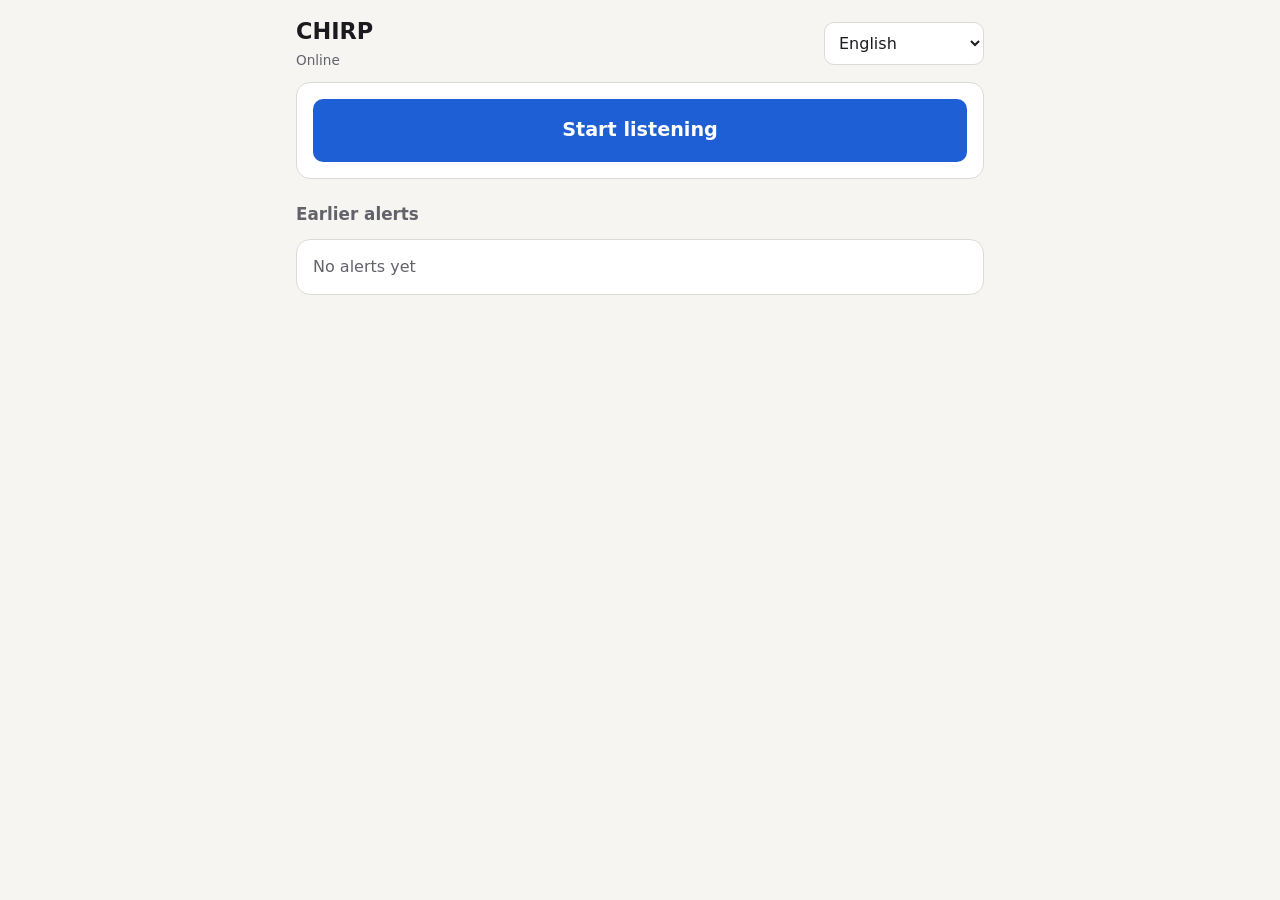
==== receiver/index.html @ 42302bf4 "CHIRP scaffold: signed data-over-sound alerts with offline multilingual receiver - Wire format v1 (1" ====
<!doctype html>
<html lang="en">
<head>
  <meta charset="utf-8">
  <meta name="viewport" content="width=device-width, initial-scale=1">
  <meta name="theme-color" content="#c4161c">
  <title>CHIRP</title>
  <link rel="manifest" href="../manifest.webmanifest">
  <link rel="icon" href="../icon.svg">
  <link rel="stylesheet" href="../shared/style.css">
</head>
<body>
  <main>
    <div class="row" style="align-items:center">
      <div>
        <h1>CHIRP</h1>
        <div class="muted small" id="net"></div>
      </div>
      <select id="lang" aria-label="Language" style="flex:0 0 160px"></select>
    </div>

    <div class="card">
      <button class="big" id="start"></button>
      <div id="listening" class="hidden">
        <div id="listening-text"></div>
        <div class="level"><div id="level"></div></div>
      </div>
    </div>

    <div id="current"></div>

    <div id="actions" class="hidden">
      <div class="row">
        <button class="danger" id="help"></button>
        <a id="call" class="hidden"><button class="secondary" style="width:100%"></button></a>
      </div>
      <p class="muted small" id="help-status"></p>
    </div>

    <h2 id="earlier"></h2>
    <div id="history" class="card"></div>

    <div id="debug" class="card hidden">
      <label for="paste">Debug: paste a wire string</label>
      <textarea id="paste" rows="3"></textarea>
      <button class="secondary" id="paste-go" style="margin-top:8px">Decode</button>
    </div>
  </main>

  <script src="../vendor/ggwave.js"></script>
  <script src="../vendor/nacl-fast.min.js"></script>
  <script type="module" src="app.js"></script>
</body>
</html>
---- shared/style.css ----
:root {
  --bg: #f6f5f2;
  --surface: #ffffff;
  --text: #1b1b1f;
  --muted: #62626b;
  --border: #dcdad4;
  --accent: #1f5fd6;
  --extreme: #c4161c;
  --severe: #d9620b;
  --moderate: #b88a00;
  --info: #1f7a4d;
  --unverified: #6b6b73;
  --radius: 14px;
  font-family: system-ui, -apple-system, "Segoe UI", Roboto, "Noto Sans", sans-serif;
  color-scheme: light dark;
}

@media (prefers-color-scheme: dark) {
  :root {
    --bg: #111114;
    --surface: #1c1c21;
    --text: #f1f0ec;
    --muted: #a3a3ad;
    --border: #33333b;
    --accent: #6c9cff;
  }
}

* { box-sizing: border-box; }

body {
  margin: 0;
  background: var(--bg);
  color: var(--text);
  line-height: 1.4;
}

main {
  max-width: 720px;
  margin: 0 auto;
  padding: 16px;
}

h1 { font-size: 1.4rem; margin: 0 0 4px; }
h2 { font-size: 1.05rem; margin: 24px 0 8px; color: var(--muted); }

.muted { color: var(--muted); }
.small { font-size: 0.85rem; }

.card {
  background: var(--surface);
  border: 1px solid var(--border);
  border-radius: var(--radius);
  padding: 16px;
  margin: 12px 0;
}

button, select, input, textarea {
  font: inherit;
  color: inherit;
}

button {
  border: 0;
  border-radius: 10px;
  padding: 12px 16px;
  background: var(--accent);
  color: #fff;
  font-weight: 600;
  cursor: pointer;
}
button.secondary { background: transparent; color: var(--text); border: 1px solid var(--border); }
button.danger { background: var(--extreme); }
button.big { width: 100%; padding: 18px; font-size: 1.2rem; }
button:disabled { opacity: 0.5; cursor: default; }

select, input, textarea {
  width: 100%;
  padding: 10px;
  border: 1px solid var(--border);
  border-radius: 10px;
  background: var(--surface);
}

label { display: block; font-size: 0.85rem; color: var(--muted); margin: 10px 0 4px; }

.row { display: flex; gap: 10px; flex-wrap: wrap; }
.row > * { flex: 1 1 140px; }

/* Alert card on the receiver */
.alert {
  border-radius: var(--radius);
  padding: 20px;
  color: #fff;
  margin: 12px 0;
}
.alert.extreme { background: var(--extreme); }
.alert.severe { background: var(--severe); }
.alert.moderate { background: var(--moderate); }
.alert.info { background: var(--info); }
.alert.unverified { background: var(--unverified); outline: 3px dashed #fff; outline-offset: -8px; }
.alert.expired { opacity: 0.55; }
.alert .title { font-size: 1.7rem; font-weight: 800; line-height: 1.15; }
.alert .detail { font-size: 1.25rem; margin-top: 8px; }
.alert .meta { margin-top: 12px; font-size: 0.95rem; opacity: 0.95; }
.alert .warn { margin-top: 12px; font-weight: 700; }

.level {
  height: 6px;
  border-radius: 3px;
  background: var(--border);
  overflow: hidden;
  margin-top: 10px;
}
.level > div { height: 100%; width: 0; background: var(--accent); transition: width 80ms; }

.history-item { padding: 8px 0; border-bottom: 1px solid var(--border); font-size: 0.95rem; }

table { width: 100%; border-collapse: collapse; font-size: 0.9rem; }
th, td { text-align: left; padding: 6px 4px; border-bottom: 1px solid var(--border); vertical-align: top; }

code { font-size: 0.8rem; word-break: break-all; }
.hidden { display: none !important; }
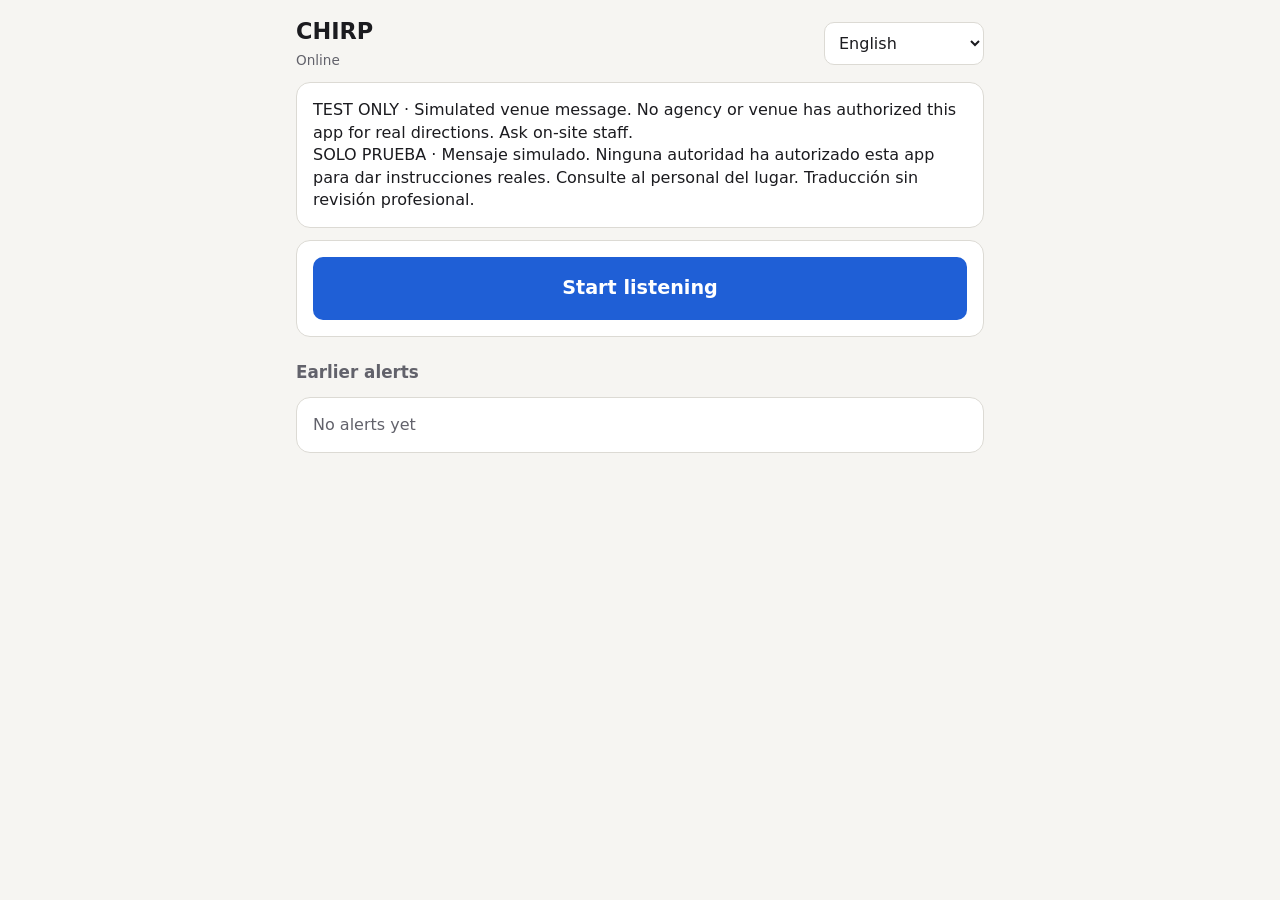
==== commit 87f4aa5d: "Guard CHIRP TEST demo" ====
--- a/receiver/index.html
+++ b/receiver/index.html
@@ -18,6 +18,7 @@
       </div>
       <select id="lang" aria-label="Language" style="flex:0 0 160px"></select>
     </div>
+    <p class="card">TEST ONLY · Simulated venue message. No agency or venue has authorized this app for real directions. Ask on-site staff.<br>SOLO PRUEBA · Mensaje simulado. Ninguna autoridad ha autorizado esta app para dar instrucciones reales. Consulte al personal del lugar. Traducción sin revisión profesional.</p>
 
     <div class="card">
       <button class="big" id="start"></button>
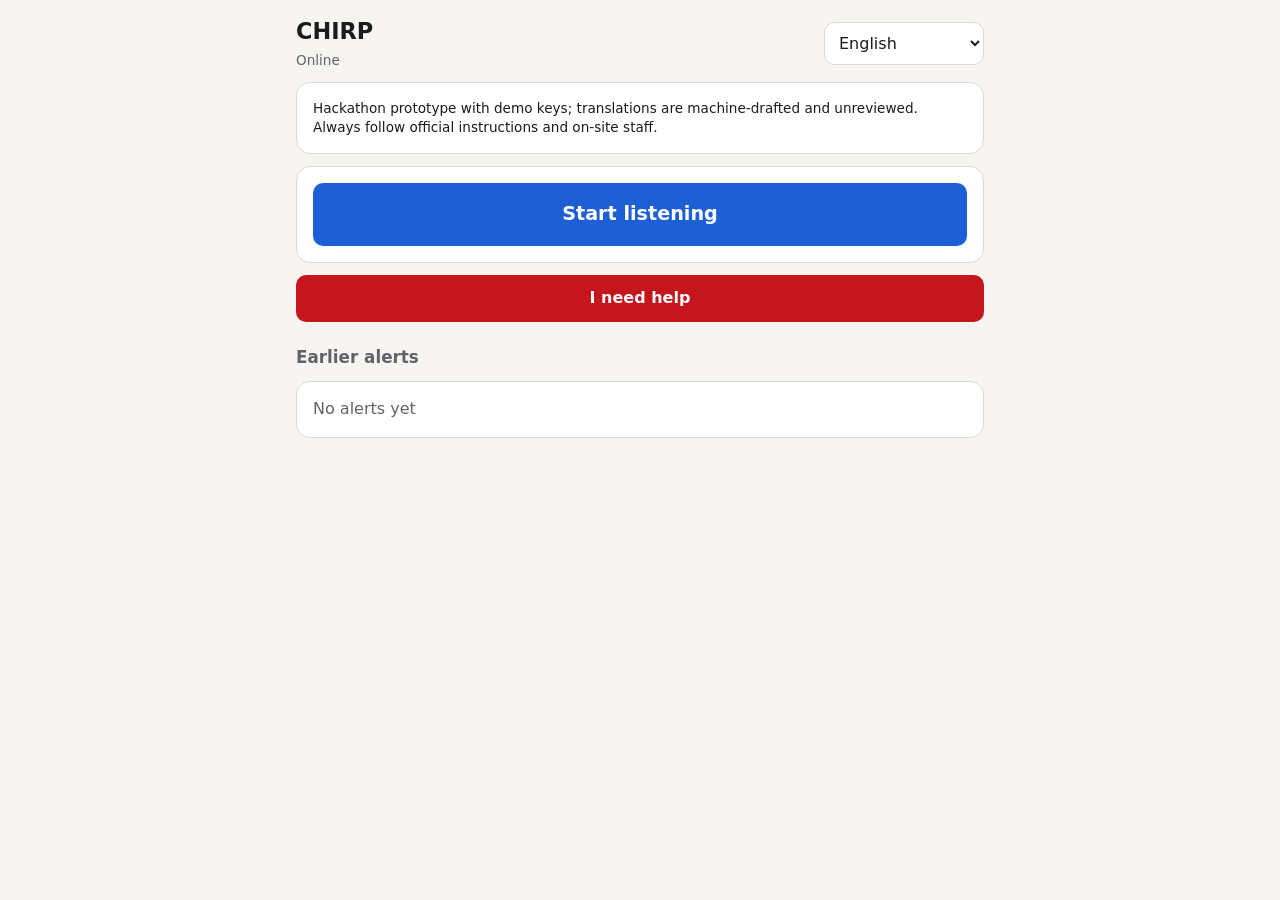
==== commit 4c1ec481: "STRICT_DEMO flag; full mode restores CAP broadcast, HOLD rung, help chirp+POST, zone check, help que" ====
--- a/receiver/index.html
+++ b/receiver/index.html
@@ -18,7 +18,8 @@
       </div>
       <select id="lang" aria-label="Language" style="flex:0 0 160px"></select>
     </div>
-    <p class="card">TEST ONLY · Simulated venue message. No agency or venue has authorized this app for real directions. Ask on-site staff.<br>SOLO PRUEBA · Mensaje simulado. Ninguna autoridad ha autorizado esta app para dar instrucciones reales. Consulte al personal del lugar. Traducción sin revisión profesional.</p>
+    <p class="card small">Hackathon prototype with demo keys; translations are machine-drafted and unreviewed. Always follow official instructions and on-site staff.</p>
+    <p class="card hidden" id="strict-banner">TEST ONLY · Simulated venue message. No agency or venue has authorized this app for real directions. Ask on-site staff.<br>SOLO PRUEBA · Mensaje simulado. Ninguna autoridad ha autorizado esta app para dar instrucciones reales. Consulte al personal del lugar. Traducción sin revisión profesional.</p>
 
     <div class="card">
       <button class="big" id="start"></button>
@@ -30,10 +31,20 @@
 
     <div id="current"></div>
 
-    <div id="actions" class="hidden">
+    <div id="actions">
       <div class="row">
         <button class="danger" id="help"></button>
         <a id="call" class="hidden"><button class="secondary" style="width:100%"></button></a>
+      </div>
+      <div id="help-form" class="card hidden">
+        <div class="row">
+          <div><label for="need" id="need-label"></label><select id="need"></select></div>
+          <div><label for="people" id="people-label"></label><input id="people" type="number" min="1" max="255" value="1"></div>
+        </div>
+        <label><input type="checkbox" id="life" style="width:auto"> <span id="life-label"></span></label>
+        <label><input type="checkbox" id="vuln" style="width:auto"> <span id="vuln-label"></span></label>
+        <p class="hidden" id="call911" style="font-weight:700"></p>
+        <button class="danger" id="help-send" style="margin-top:10px"></button>
       </div>
       <p class="muted small" id="help-status"></p>
     </div>
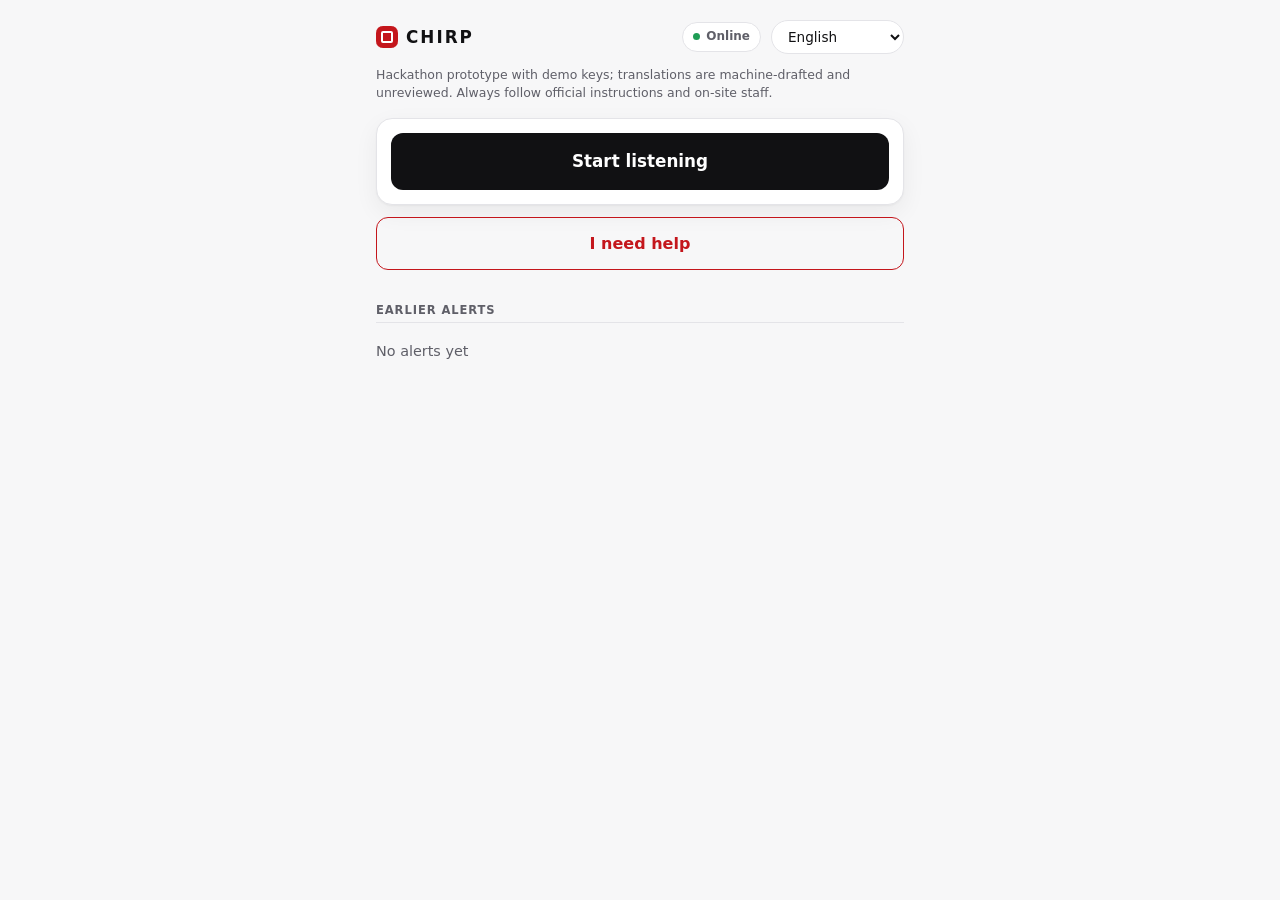
==== commit 222e5c88: "Receiver: expired card, status badges, tone/flash, screen-reader alerts, kiosk mode, restyle - Expir" ====
--- a/receiver/index.html
+++ b/receiver/index.html
@@ -2,55 +2,67 @@
 <html lang="en">
 <head>
   <meta charset="utf-8">
-  <meta name="viewport" content="width=device-width, initial-scale=1">
-  <meta name="theme-color" content="#c4161c">
+  <meta name="viewport" content="width=device-width, initial-scale=1, viewport-fit=cover">
+  <meta name="theme-color" content="#0b0b0d">
   <title>CHIRP</title>
   <link rel="manifest" href="../manifest.webmanifest">
   <link rel="icon" href="../icon.svg">
   <link rel="stylesheet" href="../shared/style.css">
 </head>
-<body>
+<body class="rx">
+  <div id="flash" aria-hidden="true"></div>
+  <div id="announce" class="sr-only" role="alert" aria-live="assertive" aria-atomic="true"></div>
   <main>
-    <div class="row" style="align-items:center">
-      <div>
-        <h1>CHIRP</h1>
-        <div class="muted small" id="net"></div>
+    <header class="rx-top">
+      <div class="rx-brand">
+        <span class="rx-mark" aria-hidden="true"></span>
+        <span class="rx-word">CHIRP</span>
       </div>
-      <select id="lang" aria-label="Language" style="flex:0 0 160px"></select>
-    </div>
-    <p class="card small">Hackathon prototype with demo keys; translations are machine-drafted and unreviewed. Always follow official instructions and on-site staff.</p>
-    <p class="card hidden" id="strict-banner">TEST ONLY · Simulated venue message. No agency or venue has authorized this app for real directions. Ask on-site staff.<br>SOLO PRUEBA · Mensaje simulado. Ninguna autoridad ha autorizado esta app para dar instrucciones reales. Consulte al personal del lugar. Traducción sin revisión profesional.</p>
+      <div class="rx-status">
+        <span class="pill" id="net-pill"><span class="dot"></span><span id="net"></span></span>
+        <span class="pill hidden" id="mic-pill"><span class="dot"></span><span id="mic"></span></span>
+        <span class="rx-clock" id="clock"></span>
+      </div>
+      <select id="lang" aria-label="Language"></select>
+    </header>
 
-    <div class="card">
-      <button class="big" id="start"></button>
+    <p class="rx-note">Hackathon prototype with demo keys; translations are machine-drafted and unreviewed. Always follow official instructions and on-site staff.</p>
+    <p class="rx-banner hidden" id="strict-banner">TEST ONLY · Simulated venue message. No agency or venue has authorized this app for real directions. Ask on-site staff.<br>SOLO PRUEBA · Mensaje simulado. Ninguna autoridad ha autorizado esta app para dar instrucciones reales. Consulte al personal del lugar. Traducción sin revisión profesional.</p>
+
+    <section class="rx-listen">
+      <button class="big primary" id="start"></button>
       <div id="listening" class="hidden">
-        <div id="listening-text"></div>
-        <div class="level"><div id="level"></div></div>
+        <div class="rx-listening">
+          <span class="pulse" aria-hidden="true"></span>
+          <span id="listening-text"></span>
+        </div>
+        <div class="level" aria-hidden="true"><div id="level"></div></div>
       </div>
-    </div>
+    </section>
 
+    <button class="big danger hidden" id="silence">Silence alarm</button>
     <div id="current"></div>
 
-    <div id="actions">
-      <div class="row">
-        <button class="danger" id="help"></button>
-        <a id="call" class="hidden"><button class="secondary" style="width:100%"></button></a>
+    <section id="actions">
+      <div class="rx-actions">
+        <button class="outline-danger" id="help"></button>
+        <a id="call" class="hidden"><button class="secondary"></button></a>
       </div>
       <div id="help-form" class="card hidden">
         <div class="row">
           <div><label for="need" id="need-label"></label><select id="need"></select></div>
           <div><label for="people" id="people-label"></label><input id="people" type="number" min="1" max="255" value="1"></div>
         </div>
-        <label><input type="checkbox" id="life" style="width:auto"> <span id="life-label"></span></label>
-        <label><input type="checkbox" id="vuln" style="width:auto"> <span id="vuln-label"></span></label>
-        <p class="hidden" id="call911" style="font-weight:700"></p>
-        <button class="danger" id="help-send" style="margin-top:10px"></button>
+        <label class="check"><input type="checkbox" id="life"> <span id="life-label"></span></label>
+        <label class="check"><input type="checkbox" id="vuln"> <span id="vuln-label"></span></label>
+        <p class="rx-911 hidden" id="call911"></p>
+        <button class="danger big" id="help-send"></button>
       </div>
       <p class="muted small" id="help-status"></p>
-    </div>
+    </section>
 
-    <h2 id="earlier"></h2>
-    <div id="history" class="card"></div>
+    <h2 class="rx-label" id="earlier"></h2>
+    <div id="history" class="rx-history"></div>
 
     <div id="debug" class="card hidden">
       <label for="paste">Debug: paste a wire string</label>
--- a/shared/style.css
+++ b/shared/style.css
@@ -1,29 +1,41 @@
 :root {
-  --bg: #f6f5f2;
+  --bg: #f7f7f8;
   --surface: #ffffff;
-  --text: #1b1b1f;
-  --muted: #62626b;
-  --border: #dcdad4;
+  --text: #111113;
+  --muted: #5f5f68;
+  --border: #e4e4e8;
   --accent: #1f5fd6;
+  --primary: #111113;
+  --on-primary: #ffffff;
+  /* Severity fills carry white text at >= 5:1 contrast (WCAG AA). */
   --extreme: #c4161c;
-  --severe: #d9620b;
-  --moderate: #b88a00;
+  --severe: #b3530a;
+  --moderate: #8a6500;
   --info: #1f7a4d;
-  --unverified: #6b6b73;
-  --radius: 14px;
-  font-family: system-ui, -apple-system, "Segoe UI", Roboto, "Noto Sans", sans-serif;
+  --unverified: #5b5b63;
+  --expired: #45454c;
+  --ok: #1f9d55;
+  --warn: #c27c0e;
+  --radius: 16px;
+  --shadow: 0 1px 2px rgba(16, 16, 20, 0.04), 0 8px 24px rgba(16, 16, 20, 0.06);
+  font-family: system-ui, -apple-system, "Segoe UI", Roboto, "Noto Sans", "Noto Sans CJK SC", sans-serif;
   color-scheme: light dark;
+  -webkit-font-smoothing: antialiased;
 }
 
 @media (prefers-color-scheme: dark) {
   :root {
-    --bg: #111114;
-    --surface: #1c1c21;
-    --text: #f1f0ec;
-    --muted: #a3a3ad;
-    --border: #33333b;
+    --bg: #0b0b0d;
+    --surface: #16161a;
+    --text: #f2f2f4;
+    --muted: #a1a1aa;
+    --border: #26262c;
     --accent: #6c9cff;
+    --primary: #f2f2f4;
+    --on-primary: #0b0b0d;
+    --shadow: none;
   }
+  button.outline-danger, .rx-911 { color: #ff7a7a; }
 }
 
 * { box-sizing: border-box; }
@@ -32,7 +44,7 @@
   margin: 0;
   background: var(--bg);
   color: var(--text);
-  line-height: 1.4;
+  line-height: 1.45;
 }
 
 main {
@@ -41,7 +53,7 @@
   padding: 16px;
 }
 
-h1 { font-size: 1.4rem; margin: 0 0 4px; }
+h1 { font-size: 1.4rem; margin: 0 0 4px; letter-spacing: -0.01em; }
 h2 { font-size: 1.05rem; margin: 24px 0 8px; color: var(--muted); }
 
 .muted { color: var(--muted); }
@@ -62,23 +74,27 @@
 
 button {
   border: 0;
-  border-radius: 10px;
+  border-radius: 12px;
   padding: 12px 16px;
   background: var(--accent);
   color: #fff;
   font-weight: 600;
   cursor: pointer;
-}
+  transition: transform 80ms ease, opacity 120ms ease, background 120ms ease;
+}
+button:active { transform: scale(0.985); }
 button.secondary { background: transparent; color: var(--text); border: 1px solid var(--border); }
 button.danger { background: var(--extreme); }
-button.big { width: 100%; padding: 18px; font-size: 1.2rem; }
+button.primary { background: var(--primary); color: var(--on-primary); }
+button.outline-danger { background: transparent; color: var(--extreme); border: 1.5px solid currentColor; }
+button.big { width: 100%; padding: 18px; font-size: 1.15rem; }
 button:disabled { opacity: 0.5; cursor: default; }
 
 select, input, textarea {
   width: 100%;
-  padding: 10px;
+  padding: 10px 12px;
   border: 1px solid var(--border);
-  border-radius: 10px;
+  border-radius: 12px;
   background: var(--surface);
 }
 
@@ -87,32 +103,81 @@
 .row { display: flex; gap: 10px; flex-wrap: wrap; }
 .row > * { flex: 1 1 140px; }
 
-/* Alert card on the receiver */
+:focus-visible { outline: 3px solid var(--accent); outline-offset: 2px; }
+
+/* ---- Alert card (receiver, and the console's phone preview) ---- */
 .alert {
   border-radius: var(--radius);
-  padding: 20px;
+  padding: 22px;
   color: #fff;
   margin: 12px 0;
+  box-shadow: var(--shadow);
 }
 .alert.extreme { background: var(--extreme); }
 .alert.severe { background: var(--severe); }
 .alert.moderate { background: var(--moderate); }
 .alert.info { background: var(--info); }
-.alert.unverified { background: var(--unverified); outline: 3px dashed #fff; outline-offset: -8px; }
-.alert.expired { opacity: 0.55; }
-.alert .title { font-size: 1.7rem; font-weight: 800; line-height: 1.15; }
-.alert .detail { font-size: 1.25rem; margin-top: 8px; }
-.alert .meta { margin-top: 12px; font-size: 0.95rem; opacity: 0.95; }
-.alert .warn { margin-top: 12px; font-weight: 700; }
+.alert.unverified { background: var(--unverified); outline: 2px dashed rgba(255, 255, 255, 0.85); outline-offset: -8px; }
+/* Expired: solid grey, not faded, so the text keeps its contrast. */
+.alert.expired { background: var(--expired); }
+.alert.expired .title, .alert.expired .detail { text-decoration: line-through; text-decoration-thickness: 2px; text-decoration-color: rgba(255, 255, 255, 0.6); }
+.alert.away { opacity: 0.85; }
+.alert .badge {
+  display: inline-flex;
+  align-items: center;
+  gap: 6px;
+  font-size: 0.72rem;
+  font-weight: 700;
+  letter-spacing: 0.06em;
+  text-transform: uppercase;
+  padding: 4px 10px;
+  border-radius: 999px;
+  background: rgba(255, 255, 255, 0.18);
+  color: #fff;
+  margin-bottom: 14px;
+}
+.alert .badge::before { content: ""; width: 7px; height: 7px; border-radius: 50%; background: currentColor; }
+.alert .badge.verified { background: #fff; color: #14532d; }
+.alert .zone { font-size: 0.9rem; font-weight: 600; opacity: 0.85; letter-spacing: 0.01em; }
+.alert .title { font-size: 1.75rem; font-weight: 800; line-height: 1.12; letter-spacing: -0.015em; margin-top: 4px; }
+.alert .detail { font-size: 1.15rem; margin-top: 8px; opacity: 0.95; }
+.alert .meta { margin-top: 18px; padding-top: 12px; border-top: 1px solid rgba(255, 255, 255, 0.2); font-size: 0.85rem; opacity: 0.85; }
+.alert .warn { margin-top: 6px; font-size: 0.8rem; font-weight: 600; opacity: 0.85; }
+.alert .meta:empty { display: none; }
+
+/* Compact history row: neutral surface, severity as a left rule. */
+.alert.compact {
+  --sev: var(--muted);
+  background: var(--surface);
+  color: var(--text);
+  border: 1px solid var(--border);
+  border-radius: 12px;
+  box-shadow: inset 4px 0 0 var(--sev);
+  outline: none;
+  padding: 14px 16px;
+  margin: 8px 0;
+}
+.alert.compact.extreme { --sev: var(--extreme); }
+.alert.compact.severe { --sev: var(--severe); }
+.alert.compact.moderate { --sev: var(--moderate); }
+.alert.compact.info { --sev: var(--info); }
+.alert.compact.unverified { border: 1.5px dashed var(--muted); box-shadow: none; }
+.alert.compact.expired .title, .alert.compact.expired .detail { text-decoration-color: currentColor; color: var(--muted); }
+.alert.compact .badge { background: transparent; color: var(--sev); padding: 0; margin-bottom: 6px; font-size: 0.68rem; }
+.alert.compact .zone { font-size: 0.82rem; color: var(--muted); opacity: 1; }
+.alert.compact .title { font-size: 1.02rem; font-weight: 700; margin-top: 2px; }
+.alert.compact .detail { font-size: 0.92rem; margin-top: 2px; color: var(--muted); opacity: 1; }
+.alert.compact .meta { margin-top: 8px; padding-top: 0; border: 0; font-size: 0.78rem; color: var(--muted); opacity: 1; }
+.alert.compact .warn { display: none; }
 
 .level {
-  height: 6px;
-  border-radius: 3px;
+  height: 4px;
+  border-radius: 2px;
   background: var(--border);
   overflow: hidden;
-  margin-top: 10px;
-}
-.level > div { height: 100%; width: 0; background: var(--accent); transition: width 80ms; }
+  margin-top: 12px;
+}
+.level > div { height: 100%; width: 0; background: var(--ok); transition: width 80ms; }
 
 .history-item { padding: 8px 0; border-bottom: 1px solid var(--border); font-size: 0.95rem; }
 
@@ -121,3 +186,126 @@
 
 code { font-size: 0.8rem; word-break: break-all; }
 .hidden { display: none !important; }
+
+/* Screen-reader-only live region */
+.sr-only {
+  position: absolute; width: 1px; height: 1px; padding: 0; margin: -1px;
+  overflow: hidden; clip: rect(0 0 0 0); white-space: nowrap; border: 0;
+}
+
+/* Visual alarm for deaf and hard-of-hearing users: 3 flashes in 2 s (under the 3/s seizure limit) */
+#flash { position: fixed; inset: 0; pointer-events: none; background: #fff; opacity: 0; z-index: 10; }
+#flash.on { animation: chirp-flash 2s steps(1, end); }
+@keyframes chirp-flash {
+  0%, 33%, 66% { opacity: 0.85; }
+  16%, 50%, 83%, 100% { opacity: 0; }
+}
+
+/* ---- Receiver page ---- */
+.rx main { max-width: 560px; padding: max(16px, env(safe-area-inset-top)) 16px 40px; }
+
+.rx-top { display: flex; align-items: center; gap: 10px; padding: 4px 0 10px; }
+.rx-brand { display: flex; align-items: center; gap: 8px; margin-right: auto; }
+.rx-mark {
+  width: 22px; height: 22px; border-radius: 7px; background: var(--extreme);
+  box-shadow: inset 0 0 0 5px var(--extreme), inset 0 0 0 7px #fff;
+}
+.rx-word { font-weight: 800; font-size: 1.05rem; letter-spacing: 0.12em; }
+.rx-status { display: flex; align-items: center; gap: 6px; }
+.rx-clock { display: none; }
+.rx-top select { width: auto; max-width: 140px; padding: 7px 30px 7px 12px; border-radius: 999px; font-size: 0.85rem; }
+
+.pill {
+  display: inline-flex; align-items: center; gap: 6px;
+  padding: 5px 10px; border-radius: 999px;
+  background: var(--surface); border: 1px solid var(--border);
+  font-size: 0.75rem; font-weight: 600; color: var(--muted); white-space: nowrap;
+}
+.pill .dot { width: 7px; height: 7px; border-radius: 50%; background: var(--ok); }
+.pill.off .dot { background: var(--warn); }
+
+.rx-note { margin: 2px 0 16px; font-size: 0.78rem; color: var(--muted); line-height: 1.45; }
+.rx-banner {
+  margin: 0 0 16px; padding: 12px 14px; border-radius: 12px; font-size: 0.85rem; font-weight: 600;
+  background: color-mix(in srgb, var(--warn) 14%, var(--surface)); border: 1px solid color-mix(in srgb, var(--warn) 40%, transparent);
+}
+
+.rx-listen {
+  background: var(--surface); border: 1px solid var(--border); border-radius: var(--radius);
+  padding: 14px; box-shadow: var(--shadow);
+}
+.rx-listen button.big { border-radius: 12px; font-size: 1.05rem; padding: 16px; }
+.rx-listening { display: flex; align-items: center; gap: 12px; padding: 4px 2px; font-weight: 600; font-size: 0.95rem; }
+.pulse { position: relative; flex: 0 0 auto; width: 10px; height: 10px; border-radius: 50%; background: var(--ok); }
+.pulse::after {
+  content: ""; position: absolute; inset: -6px; border-radius: 50%;
+  border: 2px solid var(--ok); opacity: 0; animation: chirp-pulse 1.8s ease-out infinite;
+}
+@keyframes chirp-pulse { 0% { transform: scale(0.5); opacity: 0.8; } 100% { transform: scale(1.6); opacity: 0; } }
+
+.rx #current .alert { margin-top: 16px; }
+.rx #silence { margin-top: 16px; }
+
+.rx-actions { display: flex; gap: 10px; margin-top: 12px; }
+.rx-actions > * { flex: 1; }
+.rx-actions button { width: 100%; padding: 14px; }
+.rx #help-form { margin-top: 10px; }
+.rx #help-form .big { margin-top: 14px; }
+.check { display: flex; align-items: center; gap: 10px; color: var(--text); font-size: 0.95rem; margin: 12px 0 0; }
+.check input { width: 20px; height: 20px; margin: 0; accent-color: var(--extreme); }
+.rx-911 { font-weight: 700; color: var(--extreme); margin: 12px 0 0; }
+.rx #help-status:empty { display: none; }
+
+.rx-label { font-size: 0.72rem; font-weight: 700; letter-spacing: 0.08em; text-transform: uppercase; color: var(--muted); margin: 32px 0 4px; }
+.rx-empty { padding: 18px 0; color: var(--muted); font-size: 0.9rem; border-top: 1px solid var(--border); }
+
+@media (prefers-reduced-motion: reduce) {
+  #flash.on { animation: chirp-fade 1.5s ease-out; }
+  @keyframes chirp-fade { from { opacity: 0.6; } to { opacity: 0; } }
+  .pulse::after { animation: none; }
+  button { transition: none; }
+}
+
+/* ---- Shelter screen (?kiosk=1): dark, full-bleed, readable across a room ---- */
+body.kiosk {
+  --bg: #050506; --surface: #121215; --text: #f4f4f5; --muted: #9a9aa3; --border: #232328;
+  --primary: #f4f4f5; --on-primary: #050506; --shadow: none;
+  background: var(--bg); color: var(--text);
+}
+body.kiosk main { max-width: none; min-height: 100vh; padding: 2.5vw 3.5vw; display: flex; flex-direction: column; }
+body.kiosk .rx-top { padding-bottom: 1.5vw; }
+body.kiosk .rx-word { font-size: clamp(1.1rem, 2vw, 2rem); }
+body.kiosk .rx-mark { width: clamp(22px, 2.2vw, 36px); height: clamp(22px, 2.2vw, 36px); }
+body.kiosk .pill { font-size: clamp(0.8rem, 1.2vw, 1.2rem); padding: 0.4em 0.9em; }
+body.kiosk .rx-clock { display: block; font-size: clamp(1.1rem, 2.2vw, 2.4rem); font-weight: 700; font-variant-numeric: tabular-nums; margin-left: 0.8vw; }
+body.kiosk .rx-top select { max-width: 220px; font-size: clamp(0.85rem, 1.2vw, 1.2rem); }
+body.kiosk .rx-note { font-size: clamp(0.8rem, 1vw, 1rem); margin-bottom: 1.5vw; }
+body.kiosk #actions, body.kiosk #earlier, body.kiosk #history { display: none !important; }
+body.kiosk .rx-listen { background: transparent; border: 0; padding: 0; }
+body.kiosk #start { font-size: clamp(1.4rem, 3vw, 3rem); padding: 3vw; border-radius: 20px; }
+body.kiosk .rx-listening { justify-content: center; font-size: clamp(1.3rem, 3vw, 3rem); padding: 4vw 0 1vw; color: var(--muted); }
+body.kiosk .pulse { width: clamp(14px, 1.6vw, 26px); height: clamp(14px, 1.6vw, 26px); }
+body.kiosk .level { height: 6px; max-width: 40vw; margin: 1vw auto 0; }
+/* Once an alert is up, the listening indicator shrinks out of the way. */
+body.kiosk:has(#current .alert) .rx-listening { font-size: clamp(0.9rem, 1.3vw, 1.3rem); padding: 0; justify-content: flex-start; }
+body.kiosk:has(#current .alert) .level { display: none; }
+body.kiosk #silence { font-size: clamp(1.3rem, 2.6vw, 2.6rem); padding: 1.4vw; border-radius: 18px; }
+body.kiosk .alert { padding: 3vw 3.5vw; border-radius: 28px; }
+body.kiosk .alert .badge { font-size: clamp(0.9rem, 1.4vw, 1.5rem); padding: 0.4em 1em; margin-bottom: 1.6vw; }
+body.kiosk .alert .zone { font-size: clamp(1.2rem, 2.3vw, 2.6rem); }
+body.kiosk .alert .title { font-size: clamp(2.6rem, 6.6vw, 7.5rem); line-height: 1.04; margin-top: 0.6vw; }
+body.kiosk .alert .detail { font-size: clamp(1.5rem, 3.4vw, 4rem); margin-top: 1vw; }
+body.kiosk .alert .meta { font-size: clamp(0.95rem, 1.4vw, 1.5rem); margin-top: 2vw; padding-top: 1.2vw; }
+body.kiosk .alert .warn { font-size: clamp(0.9rem, 1.3vw, 1.4rem); }
+body.kiosk .alert .tr {
+  display: flex; align-items: baseline; gap: 1.2vw;
+  margin-top: 1.4vw; padding-top: 1.4vw; border-top: 1px solid rgba(255, 255, 255, 0.22);
+  font-size: clamp(1.25rem, 2.8vw, 3.2rem); font-weight: 700; line-height: 1.2;
+}
+body.kiosk .alert .tr .code {
+  flex: 0 0 auto; font-size: 0.5em; font-weight: 800; letter-spacing: 0.08em;
+  padding: 0.3em 0.6em; border-radius: 8px; background: rgba(255, 255, 255, 0.18); transform: translateY(-0.2em);
+}
+
+/* Korean and Japanese wrap between words, not inside them. */
+:lang(ko), :lang(ja) { word-break: keep-all; overflow-wrap: anywhere; }
